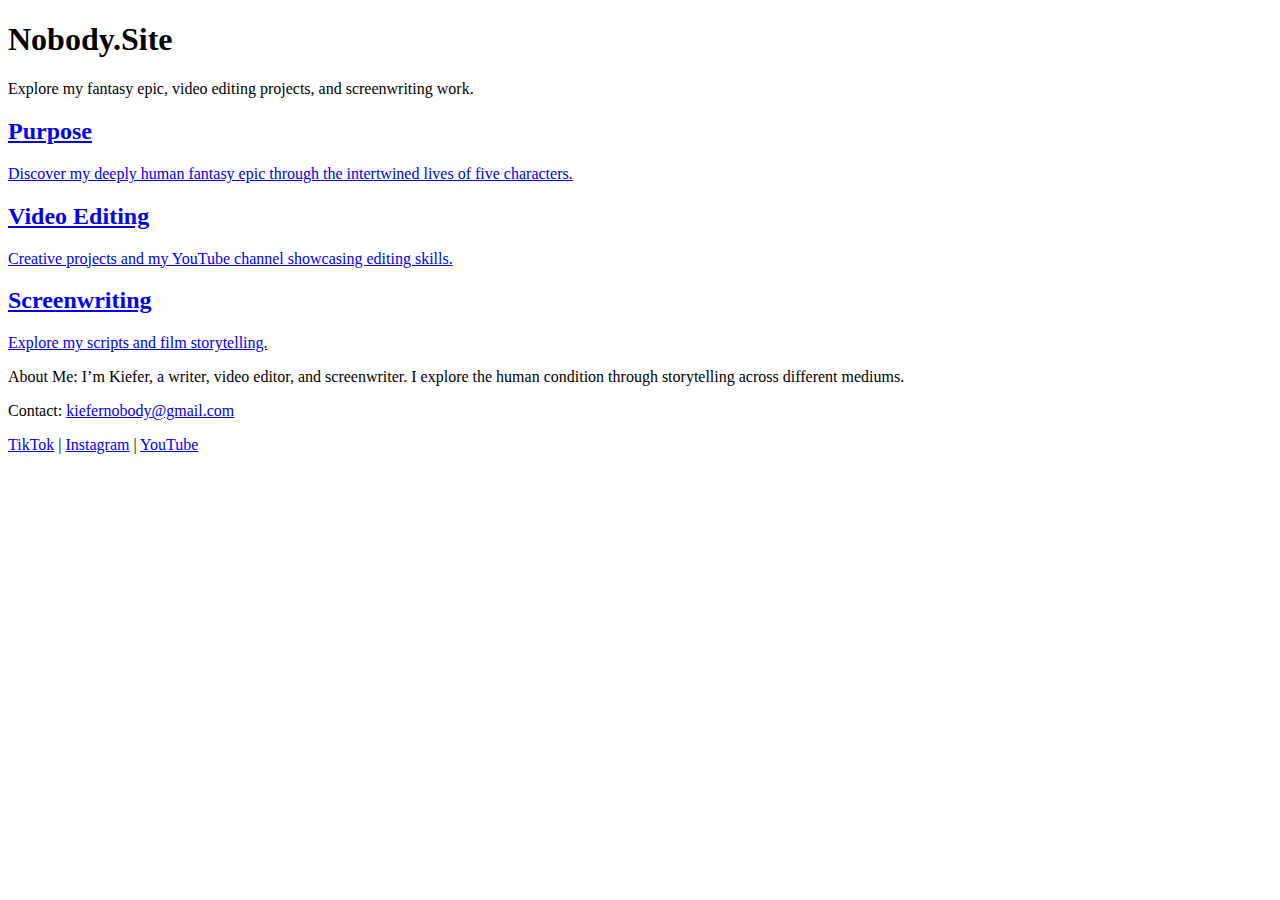
==== index.html @ e7ec45d1 "Update index.html" ====
<!DOCTYPE html>
<html lang="en">
<head>
  <meta charset="UTF-8">
  <meta name="viewport" content="width=device-width, initial-scale=1.0">
  <title>Nobody.Site</title>
  <link href="https://fonts.googleapis.com/css2?family=League+Spartan:wght@400;700&display=swap" rel="stylesheet">
  <link rel="stylesheet" href="style.css">
</head>
<body>
  <header>
    <div class="header-content">
      <h1>Nobody.Site</h1>
      <p>Explore my fantasy epic, video editing projects, and screenwriting work.</p>
    </div>
  </header>

  <main class="grid-container">
    <a href="purpose.html" class="card">
      <h2>Purpose</h2>
      <p>Discover my deeply human fantasy epic through the intertwined lives of five characters.</p>
    </a>

    <a href="video-editing.html" class="card">
      <h2>Video Editing</h2>
      <p>Creative projects and my YouTube channel showcasing editing skills.</p>
    </a>

    <a href="screenwriting.html" class="card">
      <h2>Screenwriting</h2>
      <p>Explore my scripts and film storytelling.</p>
    </a>
  </main>

  <footer>
    <p>About Me: I’m Kiefer, a writer, video editor, and screenwriter. I explore the human condition through storytelling across different mediums.</p>
    <p>Contact: <a href="mailto:kiefernobody@gmail.com">kiefernobody@gmail.com</a></p>
    <div class="social-links">
      <a href="https://www.tiktok.com" target="_blank">TikTok</a> |
      <a href="https://www.instagram.com" target="_blank">Instagram</a> |
      <a href="https://www.youtube.com" target="_blank">YouTube</a>
    </div>
  </footer>
</body>
</html>
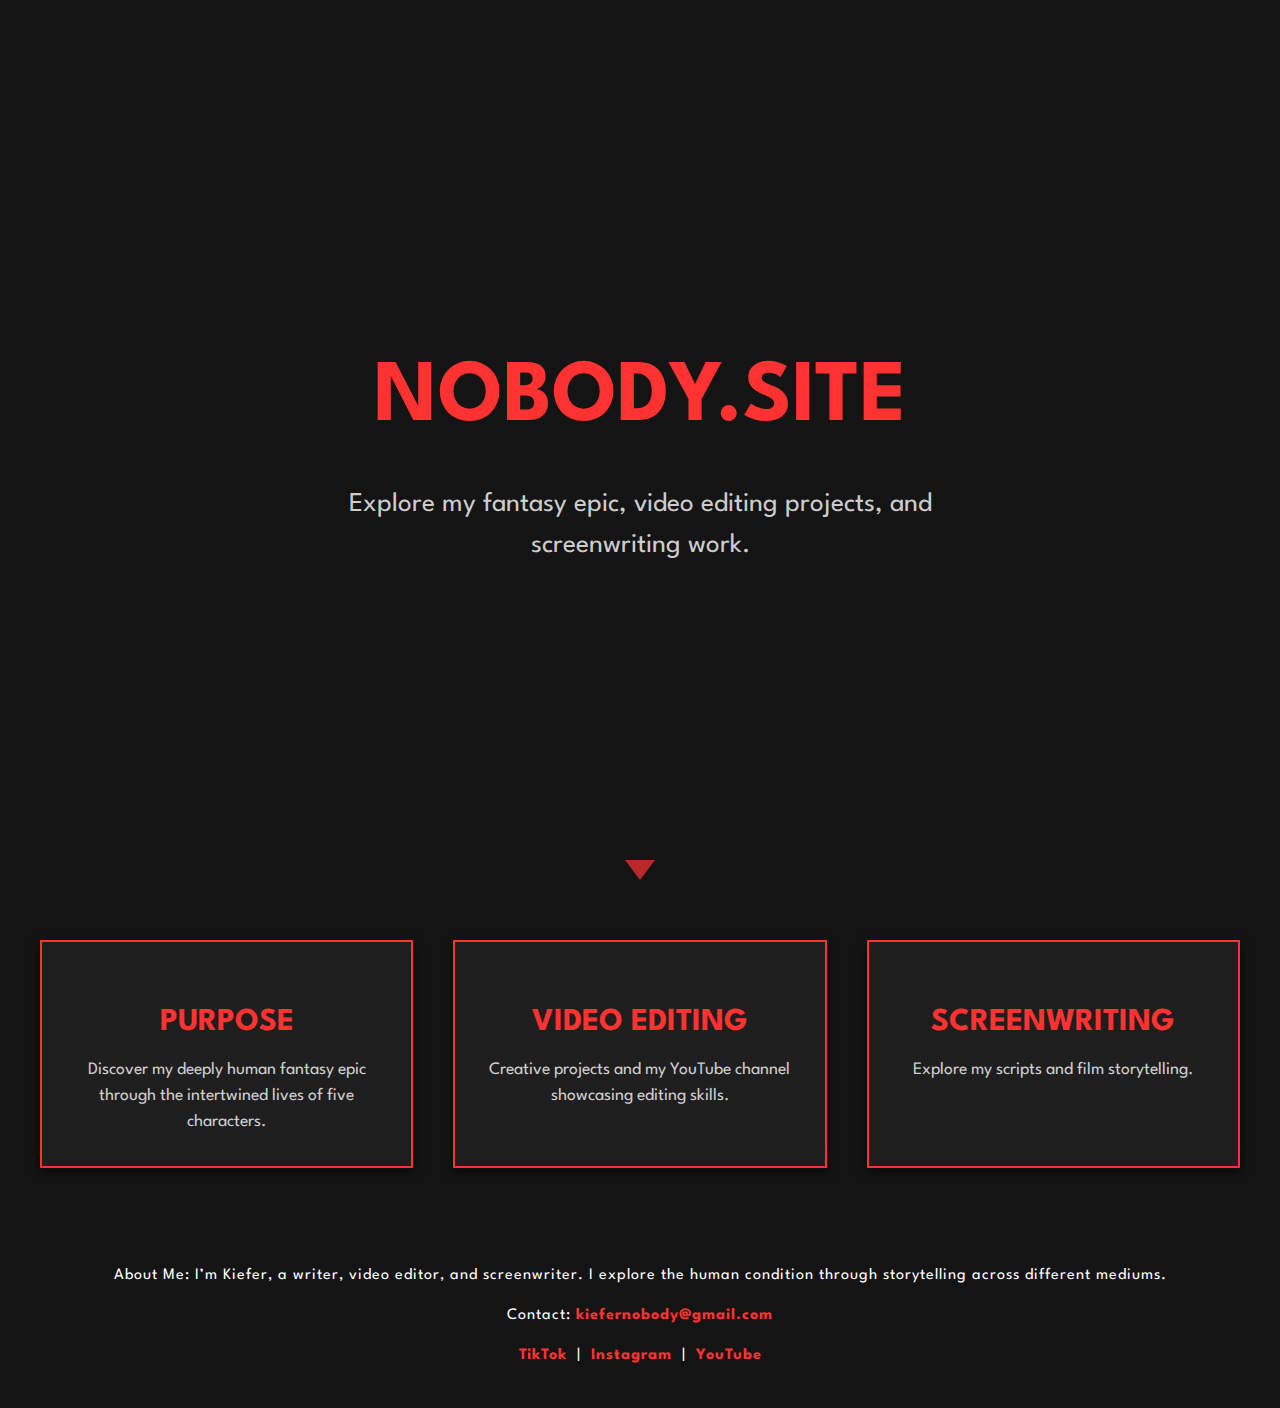
==== commit 9cf603fa: "Update index.html" ====
--- a/index.html
+++ b/index.html
@@ -13,6 +13,7 @@
       <h1>Nobody.Site</h1>
       <p>Explore my fantasy epic, video editing projects, and screenwriting work.</p>
     </div>
+    <div class="scroll-hint"></div>
   </header>
 
   <main class="grid-container">
--- a/style.css
+++ b/style.css
@@ -0,0 +1,149 @@
+/* General Styles */
+body {
+  font-family: 'League Spartan', sans-serif;
+  margin: 0;
+  padding: 0;
+  background-color: rgb(20, 20, 20); /* Dark Gray Background */
+  color: #fff; /* White Text */
+  line-height: 1.5;
+  overflow-x: hidden; /* Prevent scrolling issues */
+}
+
+/* Links */
+a {
+  text-decoration: none; /* Remove default underline */
+  color: inherit; /* Inherit text color */
+}
+
+a:hover {
+  text-decoration: underline; /* Underline only on hover */
+}
+
+/* Header */
+header {
+  display: flex;
+  align-items: center;
+  justify-content: center;
+  height: 100vh;
+  background-color: rgb(20, 20, 20); /* Solid Dark Gray */
+  text-align: center;
+  position: relative; /* Needed for positioning the scroll hint */
+}
+
+header .header-content {
+  position: relative;
+}
+
+header h1 {
+  font-size: 5.5rem; /* Slightly increased size */
+  text-transform: uppercase; /* All-caps for drama */
+  color: rgb(255, 50, 50); /* Light Red */
+  margin: 0;
+}
+
+header p {
+  font-size: 1.7rem; /* Slightly increased size */
+  color: #ccc; /* Subtle secondary text */
+  max-width: 600px;
+  margin: 20px auto 0;
+}
+
+/* Scroll Hint */
+.scroll-hint {
+  position: absolute;
+  bottom: 20px;
+  left: 50%;
+  transform: translateX(-50%);
+  width: 0;
+  height: 0;
+  border-left: 15px solid transparent;
+  border-right: 15px solid transparent;
+  border-top: 20px solid rgb(255, 50, 50); /* Light Red */
+  opacity: 0.7;
+  animation: bounce 2s infinite ease-in-out;
+}
+
+/* Scroll Hint Animation */
+@keyframes bounce {
+  0%, 100% {
+    transform: translateX(-50%) translateY(0);
+  }
+  50% {
+    transform: translateX(-50%) translateY(10px);
+  }
+}
+
+/* Main Grid Layout */
+.grid-container {
+  display: grid;
+  grid-template-columns: repeat(auto-fit, minmax(300px, 1fr));
+  gap: 40px;
+  padding: 40px 20px;
+  max-width: 1200px;
+  margin: 0 auto;
+}
+
+.card {
+  position: relative;
+  overflow: hidden;
+  border: 2px solid rgb(255, 50, 50); /* Light red border */
+  background-color: rgb(30, 30, 30); /* Slightly lighter gray */
+  padding: 30px;
+  text-align: center;
+  transition: transform 0.3s ease, box-shadow 0.3s ease;
+  box-shadow: 0 4px 8px rgba(0, 0, 0, 0.6); /* Subtle shadow */
+}
+
+.card:hover {
+  transform: translateY(-10px);
+  box-shadow: 0 8px 16px rgba(0, 0, 0, 0.8); /* Enhanced shadow on hover */
+}
+
+.card h2 {
+  font-size: 2rem;
+  text-transform: uppercase; /* All-caps for character names */
+  color: rgb(255, 50, 50); /* Light Red */
+  margin-bottom: 10px;
+}
+
+.card p {
+  font-size: 1.1rem;
+  color: #ccc; /* Subtle description text */
+  margin: 0;
+}
+
+/* Footer */
+footer {
+  text-align: center;
+  padding: 40px;
+  background-color: rgb(20, 20, 20); /* Match header */
+  color: #fff;
+  font-size: 1rem;
+  letter-spacing: 1px;
+}
+
+footer a {
+  color: rgb(255, 50, 50); /* Light red links */
+  text-decoration: none;
+  font-weight: bold;
+}
+
+footer a:hover {
+  text-decoration: underline; /* Underline on hover */
+}
+
+/* Footer Social Links */
+footer .social-links {
+  margin-top: 10px;
+}
+
+footer .social-links a {
+  color: rgb(255, 50, 50); /* Light red */
+  text-decoration: none;
+  font-weight: bold;
+  margin: 0 5px;
+}
+
+footer .social-links a:hover {
+  text-decoration: underline; /* Underline links on hover */
+}
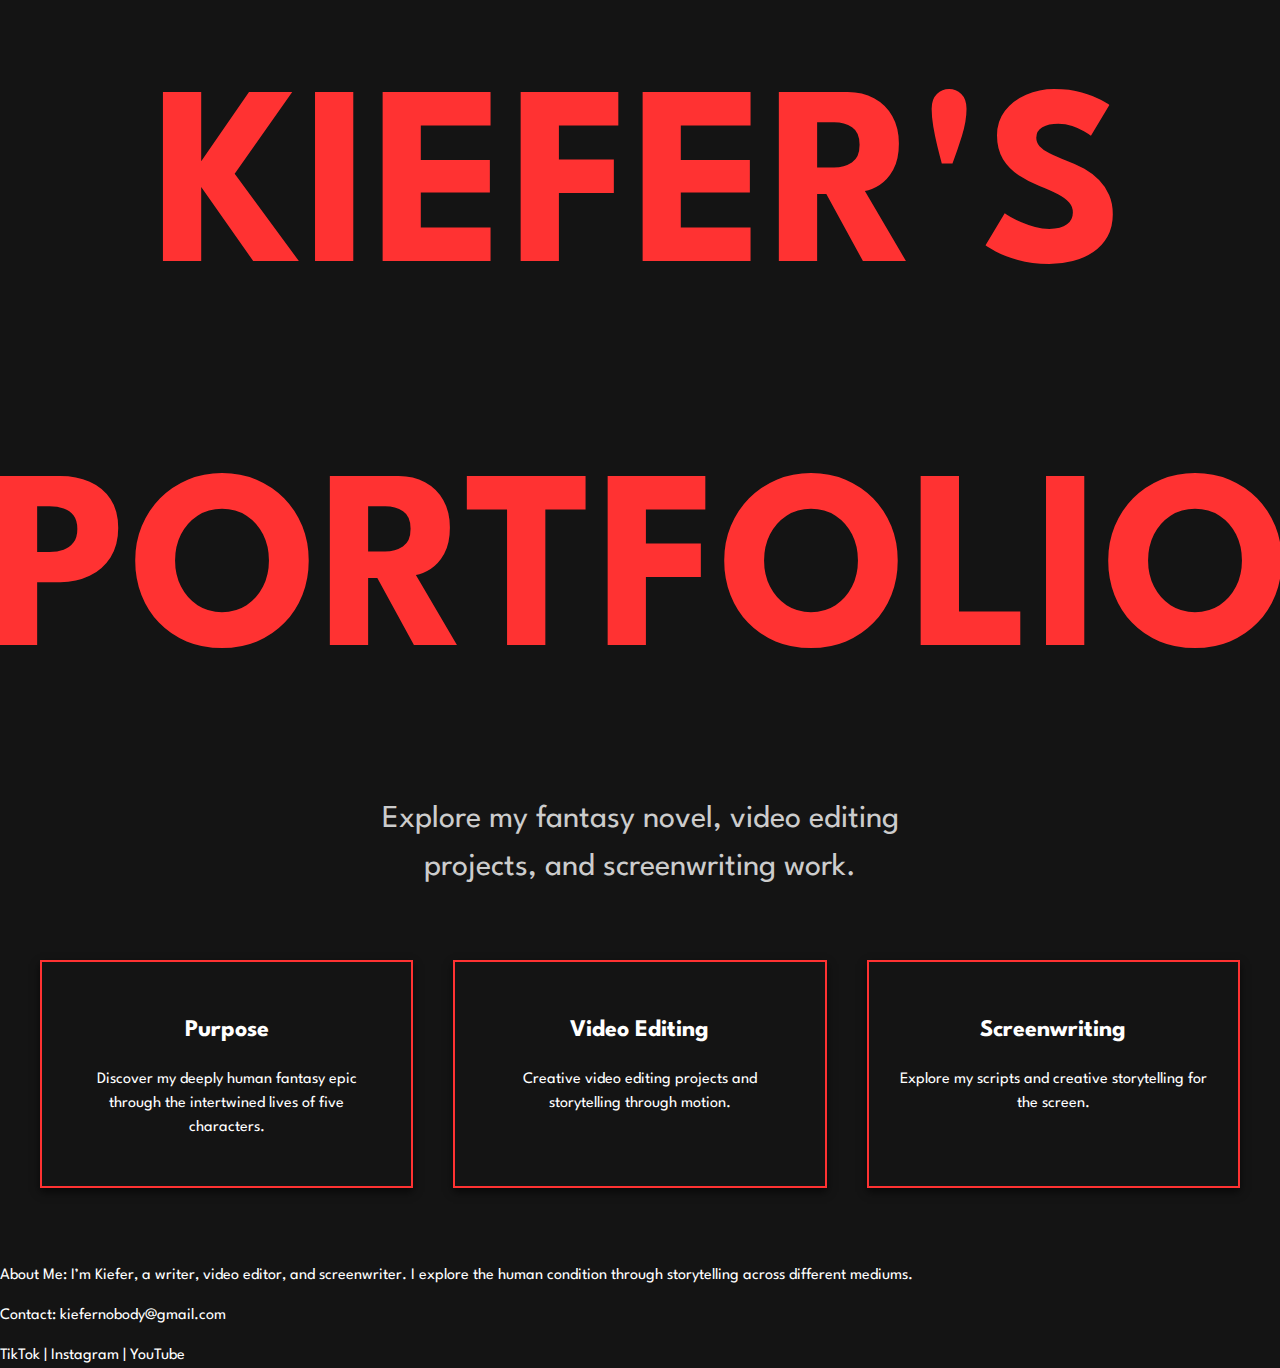
==== commit c8233748: "Update index.html" ====
--- a/index.html
+++ b/index.html
@@ -3,17 +3,16 @@
 <head>
   <meta charset="UTF-8">
   <meta name="viewport" content="width=device-width, initial-scale=1.0">
-  <title>Nobody.Site</title>
+  <title>Kiefer's Creative Portfolio</title>
   <link href="https://fonts.googleapis.com/css2?family=League+Spartan:wght@400;700&display=swap" rel="stylesheet">
   <link rel="stylesheet" href="style.css">
 </head>
 <body>
   <header>
     <div class="header-content">
-      <h1>Nobody.Site</h1>
-      <p>Explore my fantasy epic, video editing projects, and screenwriting work.</p>
+      <h1>Kiefer's Portfolio</h1>
+      <p>Explore my fantasy novel, video editing projects, and screenwriting work.</p>
     </div>
-    <div class="scroll-hint"></div>
   </header>
 
   <main class="grid-container">
@@ -21,15 +20,13 @@
       <h2>Purpose</h2>
       <p>Discover my deeply human fantasy epic through the intertwined lives of five characters.</p>
     </a>
-
     <a href="video-editing.html" class="card">
       <h2>Video Editing</h2>
-      <p>Creative projects and my YouTube channel showcasing editing skills.</p>
+      <p>Creative video editing projects and storytelling through motion.</p>
     </a>
-
     <a href="screenwriting.html" class="card">
       <h2>Screenwriting</h2>
-      <p>Explore my scripts and film storytelling.</p>
+      <p>Explore my scripts and creative storytelling for the screen.</p>
     </a>
   </main>
 
--- a/style.css
+++ b/style.css
@@ -35,15 +35,15 @@
 }
 
 header h1 {
-  font-size: 5.5rem; /* Slightly increased size */
+  font-size: 16rem; /* Dramatically larger title */
   text-transform: uppercase; /* All-caps for drama */
   color: rgb(255, 50, 50); /* Light Red */
   margin: 0;
 }
 
 header p {
-  font-size: 1.7rem; /* Slightly increased size */
-  color: #ccc; /* Subtle secondary text */
+  font-size: 2rem; /* Subtitle remains unchanged */
+  color: #ccc; /* Soft white text */
   max-width: 600px;
   margin: 20px auto 0;
 }
@@ -51,99 +51,78 @@
 /* Scroll Hint */
 .scroll-hint {
   position: absolute;
-  bottom: 20px;
+  bottom: 70px; /* Moved higher for better visibility */
   left: 50%;
   transform: translateX(-50%);
   width: 0;
   height: 0;
-  border-left: 15px solid transparent;
-  border-right: 15px solid transparent;
-  border-top: 20px solid rgb(255, 50, 50); /* Light Red */
-  opacity: 0.7;
+  border-left: 30px solid transparent;
+  border-right: 30px solid transparent;
+  border-top: 40px solid rgb(255, 50, 50); /* Larger triangle */
+  opacity: 0.8;
   animation: bounce 2s infinite ease-in-out;
 }
 
-/* Scroll Hint Animation */
 @keyframes bounce {
   0%, 100% {
     transform: translateX(-50%) translateY(0);
   }
   50% {
-    transform: translateX(-50%) translateY(10px);
+    transform: translateX(-50%) translateY(15px);
   }
 }
 
-/* Main Grid Layout */
+/* Home Page Grid Container */
 .grid-container {
-  display: grid;
-  grid-template-columns: repeat(auto-fit, minmax(300px, 1fr));
-  gap: 40px;
+  display: grid; /* Use grid layout */
+  grid-template-columns: repeat(auto-fit, minmax(300px, 1fr)); /* Flexible card sizing */
+  gap: 40px; /* Space between cards */
   padding: 40px 20px;
-  max-width: 1200px;
-  margin: 0 auto;
+  max-width: 1200px; /* Limit width for alignment */
+  margin: 0 auto; /* Center the grid */
 }
 
+/* Cards */
 .card {
-  position: relative;
-  overflow: hidden;
-  border: 2px solid rgb(255, 50, 50); /* Light red border */
-  background-color: rgb(30, 30, 30); /* Slightly lighter gray */
-  padding: 30px;
-  text-align: center;
+  display: block; /* Ensure the entire card is clickable */
+  background-color: rgb(20, 20, 20); /* Dark gray background */
+  color: #fff; /* White text for the card */
+  text-decoration: none; /* Remove default link underline */
+  border: 2px solid rgb(255, 50, 50); /* Red border for contrast */
+  padding: 30px; /* Consistent padding for the card */
+  margin: 20px auto; /* Center the card with space around it */
+  max-width: 400px; /* Set a maximum width for the card */
+  text-align: center; /* Center-align the text */
   transition: transform 0.3s ease, box-shadow 0.3s ease;
-  box-shadow: 0 4px 8px rgba(0, 0, 0, 0.6); /* Subtle shadow */
+  box-shadow: 0 4px 8px rgba(0, 0, 0, 0.6); /* Subtle shadow for depth */
 }
 
 .card:hover {
-  transform: translateY(-10px);
-  box-shadow: 0 8px 16px rgba(0, 0, 0, 0.8); /* Enhanced shadow on hover */
+  transform: translateY(-10px); /* Slight lift on hover */
+  box-shadow: 0 8px 16px rgba(0, 0, 0, 0.8); /* Stronger shadow on hover */
+  background-color: rgb(30, 30, 30); /* Slightly lighter gray on hover */
 }
 
-.card h2 {
-  font-size: 2rem;
-  text-transform: uppercase; /* All-caps for character names */
-  color: rgb(255, 50, 50); /* Light Red */
-  margin-bottom: 10px;
+/* Flex Container for Buttons on Other Pages */
+.buttons-container {
+  display: flex; /* Use flexbox for horizontal alignment */
+  justify-content: center; /* Center the buttons horizontally */
+  gap: 20px; /* Space between buttons */
+  padding: 40px 20px;
 }
 
-.card p {
-  font-size: 1.1rem;
-  color: #ccc; /* Subtle description text */
-  margin: 0;
+.buttons-container .button {
+  display: inline-block;
+  padding: 15px 30px; /* Adjust padding for size */
+  background-color: rgb(20, 20, 20); /* Dark gray button background */
+  color: #fff; /* White text */
+  border: 2px solid rgb(255, 50, 50); /* Red border */
+  text-transform: uppercase;
+  font-weight: bold;
+  transition: background 0.3s ease, color 0.3s ease;
 }
 
-/* Footer */
-footer {
-  text-align: center;
-  padding: 40px;
-  background-color: rgb(20, 20, 20); /* Match header */
-  color: #fff;
-  font-size: 1rem;
-  letter-spacing: 1px;
+.buttons-container .button:hover {
+  background-color: #fff; /* White background on hover */
+  color: rgb(20, 20, 20); /* Dark gray text on hover */
 }
-
-footer a {
-  color: rgb(255, 50, 50); /* Light red links */
-  text-decoration: none;
-  font-weight: bold;
-}
-
-footer a:hover {
-  text-decoration: underline; /* Underline on hover */
-}
-
-/* Footer Social Links */
-footer .social-links {
-  margin-top: 10px;
-}
-
-footer .social-links a {
-  color: rgb(255, 50, 50); /* Light red */
-  text-decoration: none;
-  font-weight: bold;
-  margin: 0 5px;
-}
-
-footer .social-links a:hover {
-  text-decoration: underline; /* Underline links on hover */
-}
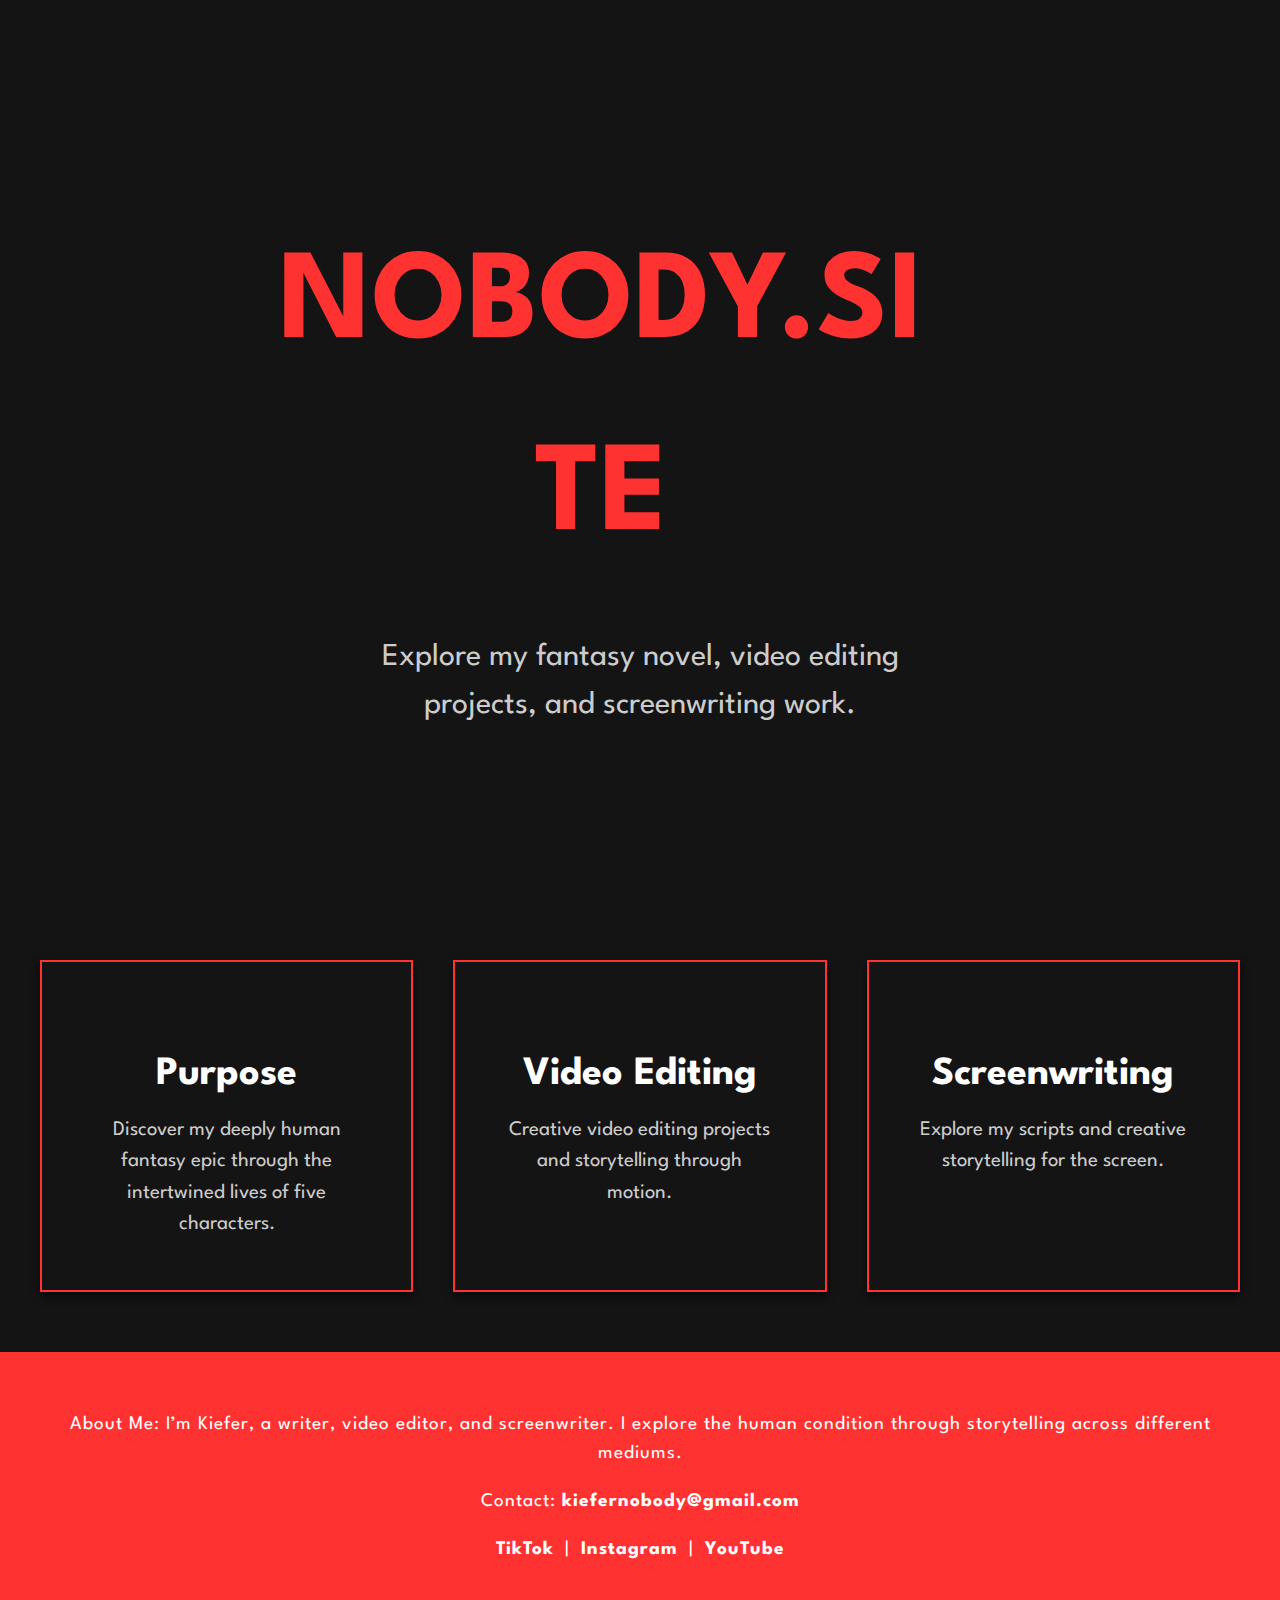
==== commit 2fdf2cd3: "Update index.html" ====
--- a/index.html
+++ b/index.html
@@ -3,14 +3,14 @@
 <head>
   <meta charset="UTF-8">
   <meta name="viewport" content="width=device-width, initial-scale=1.0">
-  <title>Kiefer's Creative Portfolio</title>
+  <title>nobody.site</title>
   <link href="https://fonts.googleapis.com/css2?family=League+Spartan:wght@400;700&display=swap" rel="stylesheet">
   <link rel="stylesheet" href="style.css">
 </head>
 <body>
   <header>
     <div class="header-content">
-      <h1>Kiefer's Portfolio</h1>
+      <h1>nobody.site</h1>
       <p>Explore my fantasy novel, video editing projects, and screenwriting work.</p>
     </div>
   </header>
--- a/style.css
+++ b/style.css
@@ -1,6 +1,6 @@
 /* General Styles */
 body {
-  font-family: 'League Spartan', sans-serif;
+  font-family: 'League Spartan', sans-serif; /* Modern, bold font */
   margin: 0;
   padding: 0;
   background-color: rgb(20, 20, 20); /* Dark Gray Background */
@@ -35,10 +35,12 @@
 }
 
 header h1 {
-  font-size: 16rem; /* Dramatically larger title */
+  font-size: 8rem; /* Reduced size for better fit */
   text-transform: uppercase; /* All-caps for drama */
   color: rgb(255, 50, 50); /* Light Red */
-  margin: 0;
+  margin: 40px 0; /* Center title visually */
+  max-width: 90%; /* Prevent overflow */
+  word-break: break-word; /* Break long words if necessary */
 }
 
 header p {
@@ -89,18 +91,49 @@
   color: #fff; /* White text for the card */
   text-decoration: none; /* Remove default link underline */
   border: 2px solid rgb(255, 50, 50); /* Red border for contrast */
-  padding: 30px; /* Consistent padding for the card */
+  padding: 50px; /* Larger padding for consistent size */
   margin: 20px auto; /* Center the card with space around it */
   max-width: 400px; /* Set a maximum width for the card */
   text-align: center; /* Center-align the text */
+  position: relative; /* Allow for background image placement */
   transition: transform 0.3s ease, box-shadow 0.3s ease;
   box-shadow: 0 4px 8px rgba(0, 0, 0, 0.6); /* Subtle shadow for depth */
+}
+
+/* Background Image Placeholder */
+.card::before {
+  content: '';
+  position: absolute;
+  top: 0;
+  left: 0;
+  width: 100%;
+  height: 100%;
+  background-size: cover;
+  background-position: center;
+  background-repeat: no-repeat;
+  opacity: 0.5; /* Set 50% opacity for image */
+  pointer-events: none; /* Allow clicks to pass through to card content */
+  z-index: -1; /* Place behind card content */
 }
 
 .card:hover {
   transform: translateY(-10px); /* Slight lift on hover */
   box-shadow: 0 8px 16px rgba(0, 0, 0, 0.8); /* Stronger shadow on hover */
   background-color: rgb(30, 30, 30); /* Slightly lighter gray on hover */
+}
+
+/* Card Title */
+.card h2 {
+  font-size: 2.5rem; /* Larger title font size */
+  color: #fff; /* White title text */
+  margin-bottom: 10px;
+}
+
+/* Card Description */
+.card p {
+  font-size: 1.3rem; /* Larger description font size */
+  color: #ccc; /* Soft white text for description */
+  margin: 0;
 }
 
 /* Flex Container for Buttons on Other Pages */
@@ -113,16 +146,68 @@
 
 .buttons-container .button {
   display: inline-block;
-  padding: 15px 30px; /* Adjust padding for size */
+  padding: 30px 40px; /* Larger padding for consistency with other pages */
   background-color: rgb(20, 20, 20); /* Dark gray button background */
   color: #fff; /* White text */
   border: 2px solid rgb(255, 50, 50); /* Red border */
   text-transform: uppercase;
   font-weight: bold;
+  position: relative; /* Allow for background image */
   transition: background 0.3s ease, color 0.3s ease;
+}
+
+.buttons-container .button::before {
+  content: '';
+  position: absolute;
+  top: 0;
+  left: 0;
+  width: 100%;
+  height: 100%;
+  background-size: cover;
+  background-position: center;
+  background-repeat: no-repeat;
+  opacity: 0.5; /* Set 50% opacity for image */
+  pointer-events: none; /* Allow clicks to pass through to button content */
+  z-index: -1; /* Place behind button content */
 }
 
 .buttons-container .button:hover {
   background-color: #fff; /* White background on hover */
   color: rgb(20, 20, 20); /* Dark gray text on hover */
 }
+
+/* Footer */
+footer {
+  text-align: center;
+  padding: 40px;
+  background-color: rgb(255, 50, 50); /* Match inverted background */
+  color: #fff; /* White text */
+  font-size: 1.2rem; /* Slightly larger footer text */
+  letter-spacing: 1px;
+}
+
+footer a {
+  color: #fff; /* White links */
+  text-decoration: none;
+  font-weight: bold;
+}
+
+footer a:hover {
+  text-decoration: underline; /* Underline on hover */
+}
+
+/* Footer Social Links */
+footer .social-links {
+  margin-top: 10px;
+}
+
+footer .social-links a {
+  color: #fff; /* White links */
+  text-decoration: none;
+  font-weight: bold;
+  margin: 0 5px;
+}
+
+footer .social-links a:hover {
+  text-decoration: underline; /* Underline links on hover */
+}
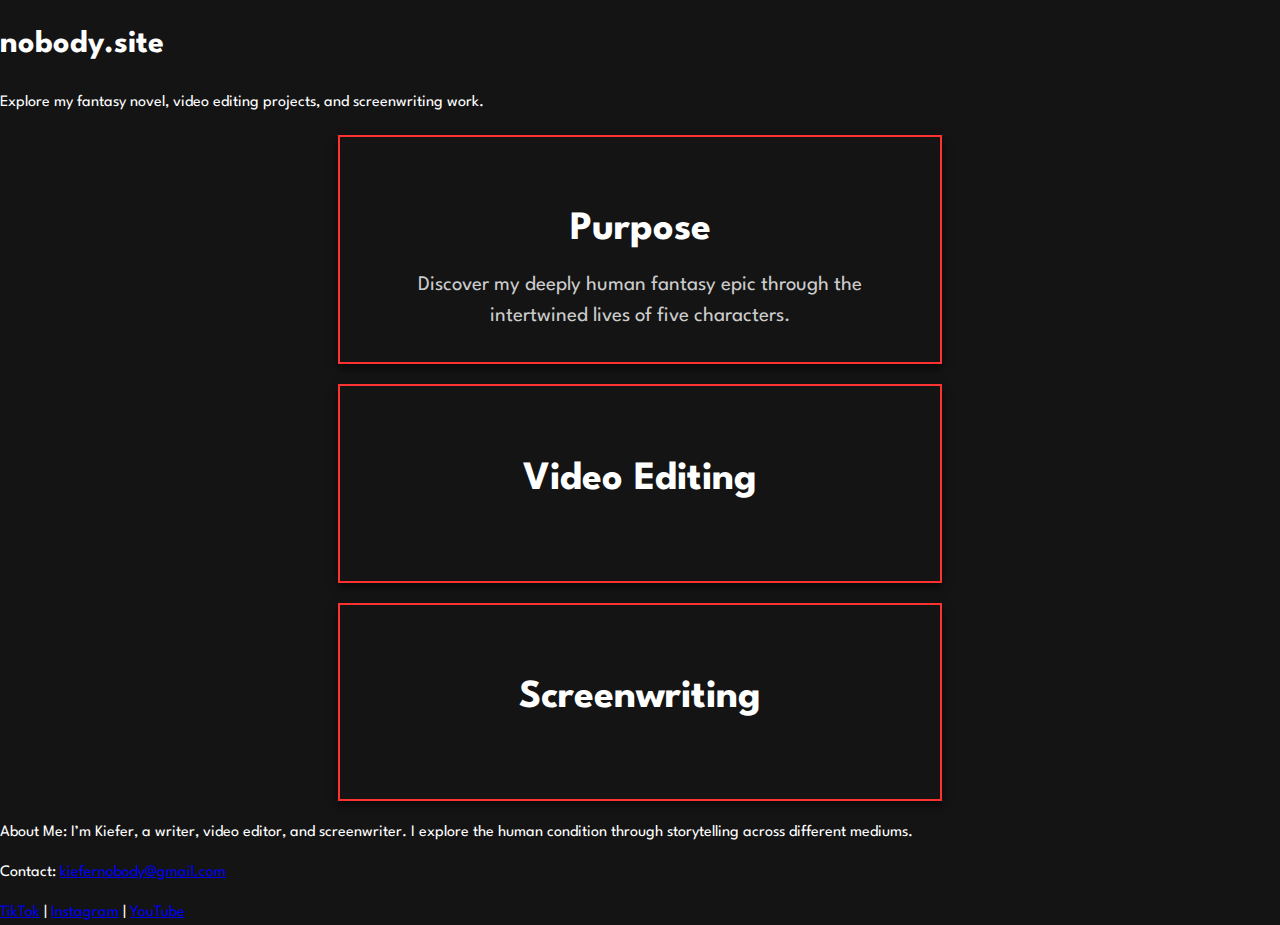
==== commit 26b10ffb: "Update index.html" ====
--- a/index.html
+++ b/index.html
@@ -15,20 +15,20 @@
     </div>
   </header>
 
-  <main class="grid-container">
-    <a href="purpose.html" class="card">
-      <h2>Purpose</h2>
-      <p>Discover my deeply human fantasy epic through the intertwined lives of five characters.</p>
-    </a>
-    <a href="video-editing.html" class="card">
-      <h2>Video Editing</h2>
-      <p>Creative video editing projects and storytelling through motion.</p>
-    </a>
-    <a href="screenwriting.html" class="card">
-      <h2>Screenwriting</h2>
-      <p>Explore my scripts and creative storytelling for the screen.</p>
-    </a>
-  </main>
+<main class="grid-container">
+  <a href="purpose.html" class="card">
+    <h2>Purpose</h2>
+    <p>Discover my deeply human fantasy epic through the intertwined lives of five characters.</p>
+  </a>
+  <a href="video-editing.html" class="card">
+    <h2>Video Editing</h2>
+    <p>&nbsp;</p> <!-- Blank description for consistent height -->
+  </a>
+  <a href="screenwriting.html" class="card">
+    <h2>Screenwriting</h2>
+    <p>&nbsp;</p> <!-- Blank description for consistent height -->
+  </a>
+</main>
 
   <footer>
     <p>About Me: I’m Kiefer, a writer, video editor, and screenwriter. I explore the human condition through storytelling across different mediums.</p>
--- a/style.css
+++ b/style.css
@@ -1,87 +1,12 @@
 /* General Styles */
 body {
-  font-family: 'League Spartan', sans-serif; /* Modern, bold font */
+  font-family: 'League Spartan', sans-serif;
   margin: 0;
   padding: 0;
   background-color: rgb(20, 20, 20); /* Dark Gray Background */
   color: #fff; /* White Text */
   line-height: 1.5;
   overflow-x: hidden; /* Prevent scrolling issues */
-}
-
-/* Links */
-a {
-  text-decoration: none; /* Remove default underline */
-  color: inherit; /* Inherit text color */
-}
-
-a:hover {
-  text-decoration: underline; /* Underline only on hover */
-}
-
-/* Header */
-header {
-  display: flex;
-  align-items: center;
-  justify-content: center;
-  height: 100vh;
-  background-color: rgb(20, 20, 20); /* Solid Dark Gray */
-  text-align: center;
-  position: relative; /* Needed for positioning the scroll hint */
-}
-
-header .header-content {
-  position: relative;
-}
-
-header h1 {
-  font-size: 8rem; /* Reduced size for better fit */
-  text-transform: uppercase; /* All-caps for drama */
-  color: rgb(255, 50, 50); /* Light Red */
-  margin: 40px 0; /* Center title visually */
-  max-width: 90%; /* Prevent overflow */
-  word-break: break-word; /* Break long words if necessary */
-}
-
-header p {
-  font-size: 2rem; /* Subtitle remains unchanged */
-  color: #ccc; /* Soft white text */
-  max-width: 600px;
-  margin: 20px auto 0;
-}
-
-/* Scroll Hint */
-.scroll-hint {
-  position: absolute;
-  bottom: 70px; /* Moved higher for better visibility */
-  left: 50%;
-  transform: translateX(-50%);
-  width: 0;
-  height: 0;
-  border-left: 30px solid transparent;
-  border-right: 30px solid transparent;
-  border-top: 40px solid rgb(255, 50, 50); /* Larger triangle */
-  opacity: 0.8;
-  animation: bounce 2s infinite ease-in-out;
-}
-
-@keyframes bounce {
-  0%, 100% {
-    transform: translateX(-50%) translateY(0);
-  }
-  50% {
-    transform: translateX(-50%) translateY(15px);
-  }
-}
-
-/* Home Page Grid Container */
-.grid-container {
-  display: grid; /* Use grid layout */
-  grid-template-columns: repeat(auto-fit, minmax(300px, 1fr)); /* Flexible card sizing */
-  gap: 40px; /* Space between cards */
-  padding: 40px 20px;
-  max-width: 1200px; /* Limit width for alignment */
-  margin: 0 auto; /* Center the grid */
 }
 
 /* Cards */
@@ -91,9 +16,10 @@
   color: #fff; /* White text for the card */
   text-decoration: none; /* Remove default link underline */
   border: 2px solid rgb(255, 50, 50); /* Red border for contrast */
-  padding: 50px; /* Larger padding for consistent size */
+  padding: 30px 50px; /* Adjust padding for wider buttons */
   margin: 20px auto; /* Center the card with space around it */
-  max-width: 400px; /* Set a maximum width for the card */
+  width: 100%; /* Full width */
+  max-width: 500px; /* Set a maximum width for the card */
   text-align: center; /* Center-align the text */
   position: relative; /* Allow for background image placement */
   transition: transform 0.3s ease, box-shadow 0.3s ease;
@@ -134,80 +60,5 @@
   font-size: 1.3rem; /* Larger description font size */
   color: #ccc; /* Soft white text for description */
   margin: 0;
+  min-height: 1.5em; /* Ensures consistent height even with blank descriptions */
 }
-
-/* Flex Container for Buttons on Other Pages */
-.buttons-container {
-  display: flex; /* Use flexbox for horizontal alignment */
-  justify-content: center; /* Center the buttons horizontally */
-  gap: 20px; /* Space between buttons */
-  padding: 40px 20px;
-}
-
-.buttons-container .button {
-  display: inline-block;
-  padding: 30px 40px; /* Larger padding for consistency with other pages */
-  background-color: rgb(20, 20, 20); /* Dark gray button background */
-  color: #fff; /* White text */
-  border: 2px solid rgb(255, 50, 50); /* Red border */
-  text-transform: uppercase;
-  font-weight: bold;
-  position: relative; /* Allow for background image */
-  transition: background 0.3s ease, color 0.3s ease;
-}
-
-.buttons-container .button::before {
-  content: '';
-  position: absolute;
-  top: 0;
-  left: 0;
-  width: 100%;
-  height: 100%;
-  background-size: cover;
-  background-position: center;
-  background-repeat: no-repeat;
-  opacity: 0.5; /* Set 50% opacity for image */
-  pointer-events: none; /* Allow clicks to pass through to button content */
-  z-index: -1; /* Place behind button content */
-}
-
-.buttons-container .button:hover {
-  background-color: #fff; /* White background on hover */
-  color: rgb(20, 20, 20); /* Dark gray text on hover */
-}
-
-/* Footer */
-footer {
-  text-align: center;
-  padding: 40px;
-  background-color: rgb(255, 50, 50); /* Match inverted background */
-  color: #fff; /* White text */
-  font-size: 1.2rem; /* Slightly larger footer text */
-  letter-spacing: 1px;
-}
-
-footer a {
-  color: #fff; /* White links */
-  text-decoration: none;
-  font-weight: bold;
-}
-
-footer a:hover {
-  text-decoration: underline; /* Underline on hover */
-}
-
-/* Footer Social Links */
-footer .social-links {
-  margin-top: 10px;
-}
-
-footer .social-links a {
-  color: #fff; /* White links */
-  text-decoration: none;
-  font-weight: bold;
-  margin: 0 5px;
-}
-
-footer .social-links a:hover {
-  text-decoration: underline; /* Underline links on hover */
-}
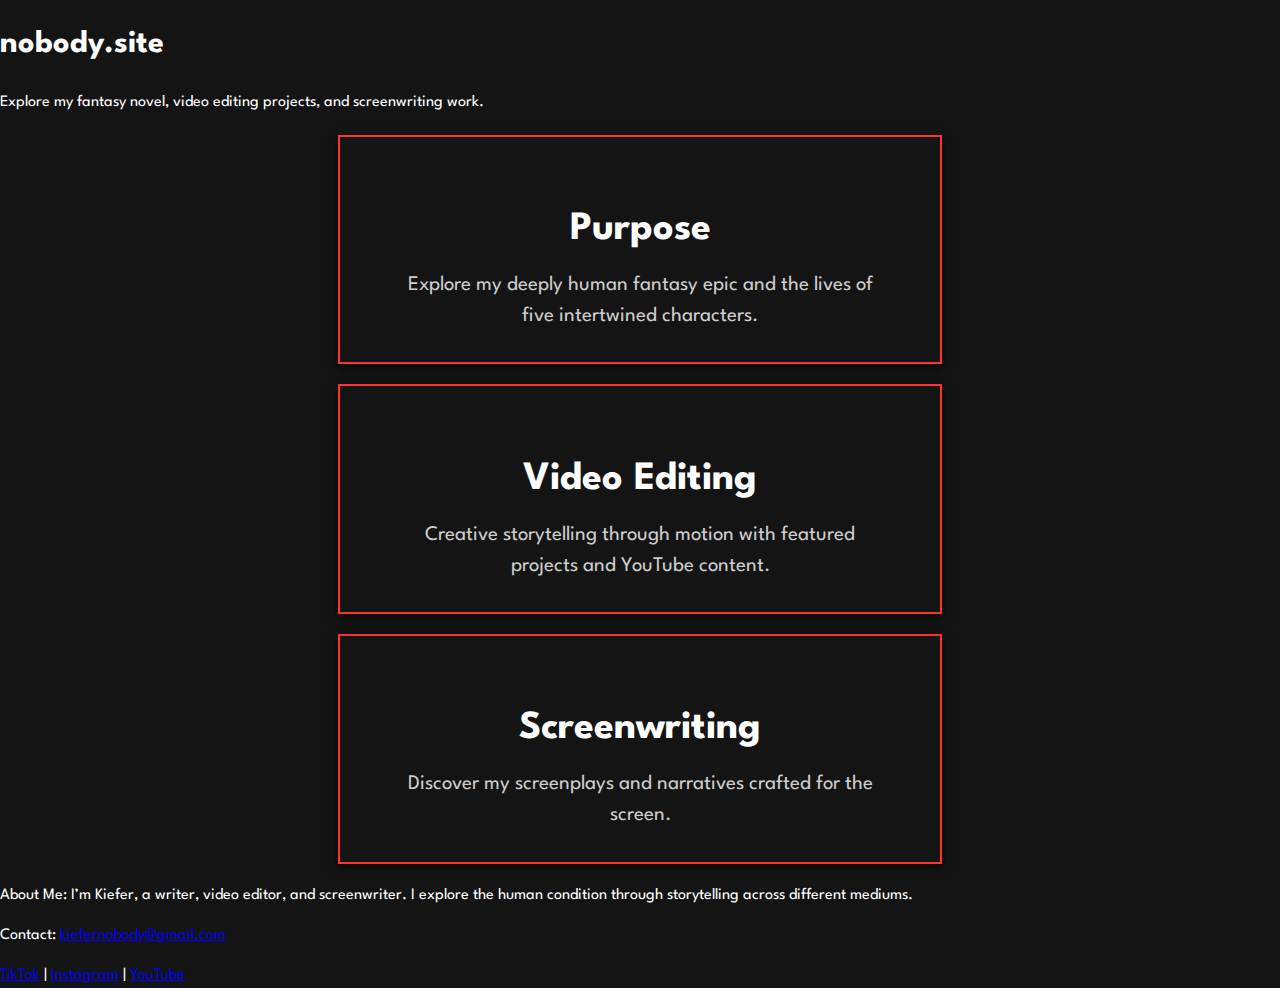
==== commit 33fff446: "Update index.html" ====
--- a/index.html
+++ b/index.html
@@ -14,22 +14,20 @@
       <p>Explore my fantasy novel, video editing projects, and screenwriting work.</p>
     </div>
   </header>
-
 <main class="grid-container">
   <a href="purpose.html" class="card">
     <h2>Purpose</h2>
-    <p>Discover my deeply human fantasy epic through the intertwined lives of five characters.</p>
+    <p>Explore my deeply human fantasy epic and the lives of five intertwined characters.</p>
   </a>
   <a href="video-editing.html" class="card">
     <h2>Video Editing</h2>
-    <p>&nbsp;</p> <!-- Blank description for consistent height -->
+    <p>Creative storytelling through motion with featured projects and YouTube content.</p>
   </a>
   <a href="screenwriting.html" class="card">
     <h2>Screenwriting</h2>
-    <p>&nbsp;</p> <!-- Blank description for consistent height -->
+    <p>Discover my screenplays and narratives crafted for the screen.</p>
   </a>
 </main>
-
   <footer>
     <p>About Me: I’m Kiefer, a writer, video editor, and screenwriter. I explore the human condition through storytelling across different mediums.</p>
     <p>Contact: <a href="mailto:kiefernobody@gmail.com">kiefernobody@gmail.com</a></p>
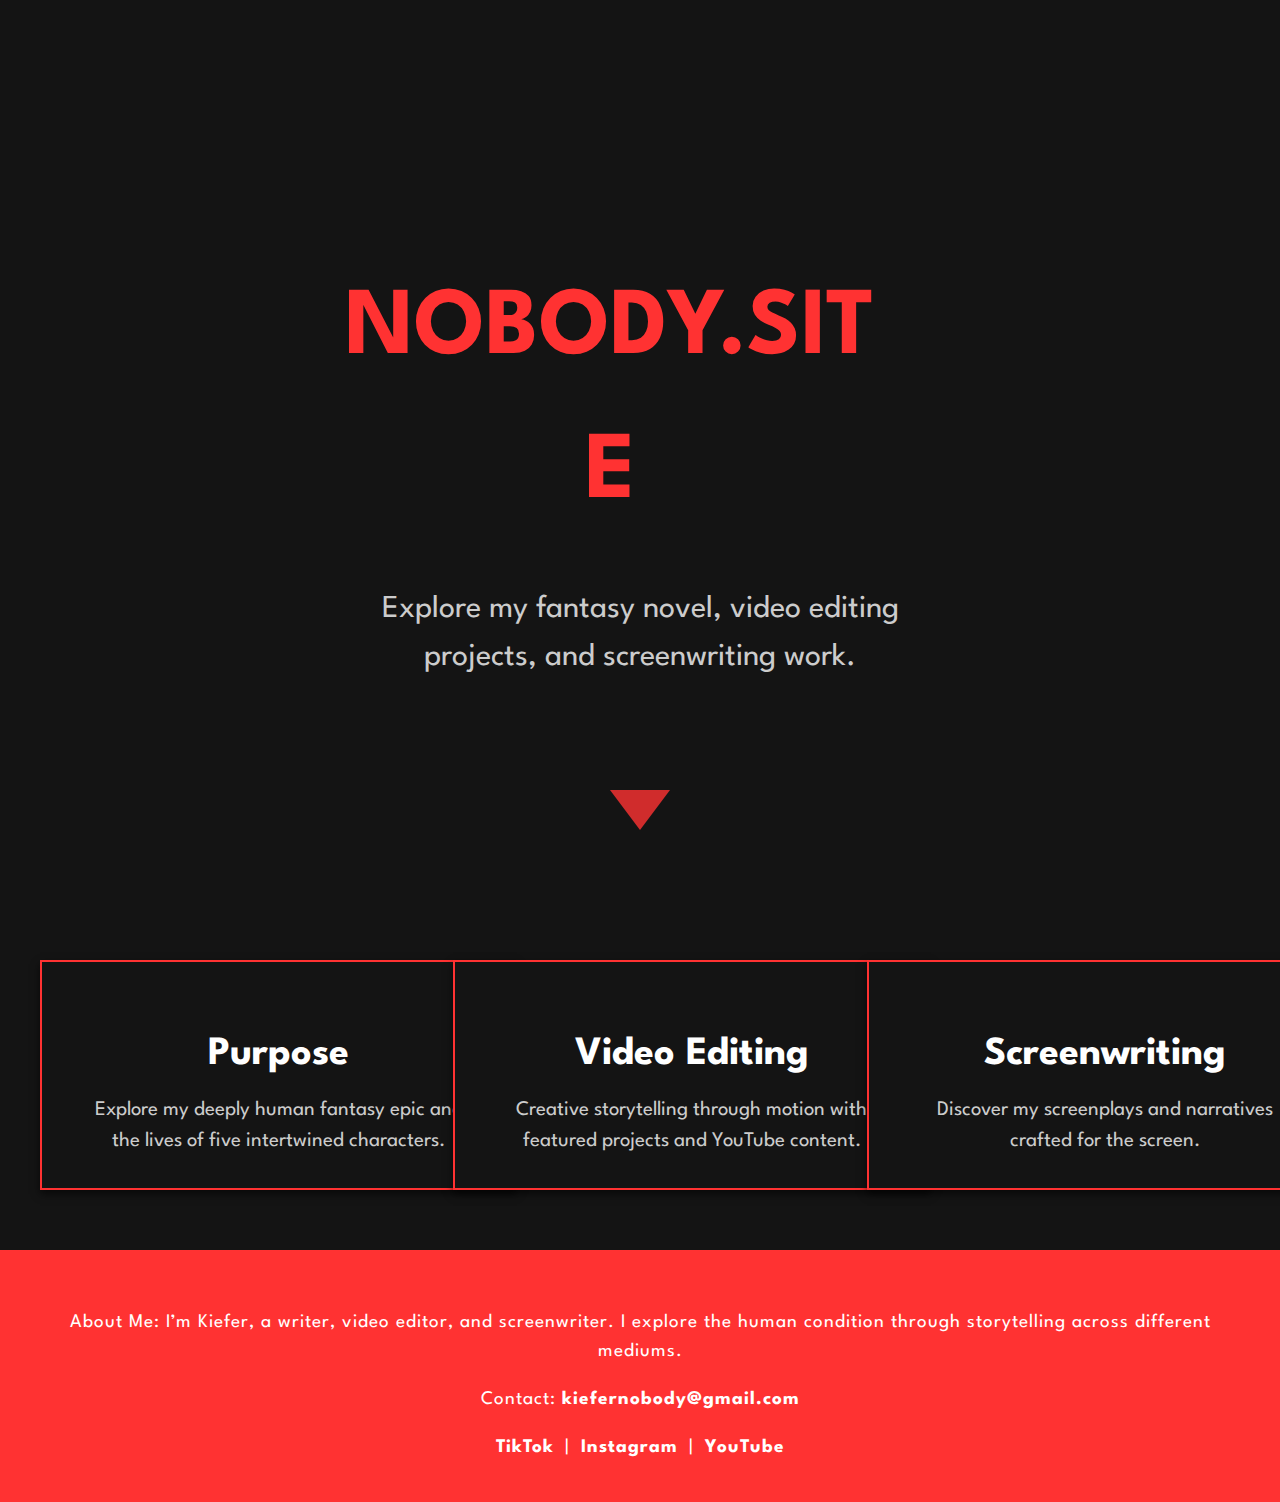
==== commit c0c73f50: "Update index.html" ====
--- a/index.html
+++ b/index.html
@@ -13,21 +13,24 @@
       <h1>nobody.site</h1>
       <p>Explore my fantasy novel, video editing projects, and screenwriting work.</p>
     </div>
+    <div class="scroll-hint"></div> <!-- Bouncing Triangle -->
   </header>
-<main class="grid-container">
-  <a href="purpose.html" class="card">
-    <h2>Purpose</h2>
-    <p>Explore my deeply human fantasy epic and the lives of five intertwined characters.</p>
-  </a>
-  <a href="video-editing.html" class="card">
-    <h2>Video Editing</h2>
-    <p>Creative storytelling through motion with featured projects and YouTube content.</p>
-  </a>
-  <a href="screenwriting.html" class="card">
-    <h2>Screenwriting</h2>
-    <p>Discover my screenplays and narratives crafted for the screen.</p>
-  </a>
-</main>
+
+  <main class="grid-container">
+    <a href="purpose.html" class="card">
+      <h2>Purpose</h2>
+      <p>Explore my deeply human fantasy epic and the lives of five intertwined characters.</p>
+    </a>
+    <a href="video-editing.html" class="card">
+      <h2>Video Editing</h2>
+      <p>Creative storytelling through motion with featured projects and YouTube content.</p>
+    </a>
+    <a href="screenwriting.html" class="card">
+      <h2>Screenwriting</h2>
+      <p>Discover my screenplays and narratives crafted for the screen.</p>
+    </a>
+  </main>
+
   <footer>
     <p>About Me: I’m Kiefer, a writer, video editor, and screenwriter. I explore the human condition through storytelling across different mediums.</p>
     <p>Contact: <a href="mailto:kiefernobody@gmail.com">kiefernobody@gmail.com</a></p>
--- a/style.css
+++ b/style.css
@@ -1,6 +1,6 @@
 /* General Styles */
 body {
-  font-family: 'League Spartan', sans-serif;
+  font-family: 'League Spartan', sans-serif; /* Modern, bold font */
   margin: 0;
   padding: 0;
   background-color: rgb(20, 20, 20); /* Dark Gray Background */
@@ -9,14 +9,89 @@
   overflow-x: hidden; /* Prevent scrolling issues */
 }
 
+/* Links */
+a {
+  text-decoration: none; /* Remove underline */
+  color: inherit; /* Inherit text color */
+}
+
+a:hover {
+  text-decoration: underline; /* Optional underline on hover */
+}
+
+/* Header */
+header {
+  display: flex;
+  align-items: center;
+  justify-content: center;
+  height: 100vh; /* Full-page height */
+  background-color: rgb(20, 20, 20); /* Solid Dark Gray */
+  text-align: center;
+  position: relative; /* Needed for positioning the scroll hint */
+}
+
+header .header-content {
+  position: relative;
+}
+
+header h1 {
+  font-size: 6rem; /* Large, consistent title size */
+  text-transform: uppercase; /* All-caps for drama */
+  color: rgb(255, 50, 50); /* Light Red */
+  margin: 40px 0; /* Add margins for spacing */
+  max-width: 90%; /* Prevent overflow */
+  word-break: break-word; /* Break long words if needed */
+}
+
+header p {
+  font-size: 2rem; /* Subtitle remains consistent */
+  color: #ccc; /* Soft white text */
+  max-width: 600px;
+  margin: 20px auto 0;
+}
+
+/* Scroll Hint */
+.scroll-hint {
+  position: absolute;
+  bottom: 70px;
+  left: 50%;
+  transform: translateX(-50%);
+  width: 0;
+  height: 0;
+  border-left: 30px solid transparent;
+  border-right: 30px solid transparent;
+  border-top: 40px solid rgb(255, 50, 50); /* Red Triangle */
+  opacity: 0.8;
+  animation: bounce 2s infinite ease-in-out;
+}
+
+@keyframes bounce {
+  0%, 100% {
+    transform: translateX(-50%) translateY(0);
+  }
+  50% {
+    transform: translateX(-50%) translateY(15px);
+  }
+}
+
+/* Home Page Grid Container */
+.grid-container {
+  display: grid; /* Use grid layout */
+  grid-template-columns: repeat(auto-fit, minmax(300px, 1fr)); /* Flexible card sizing */
+  gap: 40px; /* Space between cards */
+  padding: 40px 20px;
+  max-width: 1200px; /* Limit width for alignment */
+  margin: 0 auto; /* Center the grid */
+}
+
 /* Cards */
 .card {
   display: block; /* Ensure the entire card is clickable */
-  background-color: rgb(20, 20, 20); /* Dark gray background */
+  background-color: rgb(20, 20, 20); /* Dark Gray Background */
   color: #fff; /* White text for the card */
   text-decoration: none; /* Remove default link underline */
-  border: 2px solid rgb(255, 50, 50); /* Red border for contrast */
-  padding: 30px 50px; /* Adjust padding for wider buttons */
+  border: 2px solid rgb(255, 50, 50); /* Red Border */
+  padding: 30px 50px; /* Wider padding for consistent button sizes */
   margin: 20px auto; /* Center the card with space around it */
   width: 100%; /* Full width */
   max-width: 500px; /* Set a maximum width for the card */
@@ -26,7 +101,7 @@
   box-shadow: 0 4px 8px rgba(0, 0, 0, 0.6); /* Subtle shadow for depth */
 }
 
-/* Background Image Placeholder */
+/* Background Image Placeholder for Cards */
 .card::before {
   content: '';
   position: absolute;
@@ -37,8 +112,8 @@
   background-size: cover;
   background-position: center;
   background-repeat: no-repeat;
-  opacity: 0.5; /* Set 50% opacity for image */
-  pointer-events: none; /* Allow clicks to pass through to card content */
+  opacity: 0.5; /* 50% Opacity for image */
+  pointer-events: none; /* Allow clicks to pass through */
   z-index: -1; /* Place behind card content */
 }
 
@@ -50,15 +125,93 @@
 
 /* Card Title */
 .card h2 {
-  font-size: 2.5rem; /* Larger title font size */
+  font-size: 2.5rem; /* Large title size */
   color: #fff; /* White title text */
   margin-bottom: 10px;
 }
 
 /* Card Description */
 .card p {
-  font-size: 1.3rem; /* Larger description font size */
-  color: #ccc; /* Soft white text for description */
+  font-size: 1.3rem; /* Description text size */
+  color: #ccc; /* Soft white text */
   margin: 0;
-  min-height: 1.5em; /* Ensures consistent height even with blank descriptions */
-}
+  min-height: 1.5em; /* Consistent height even with blank descriptions */
+}
+
+/* Buttons Container for Flex Layout */
+.buttons-container {
+  display: flex; /* Use flexbox for horizontal alignment */
+  justify-content: center; /* Center the buttons */
+  gap: 20px; /* Space between buttons */
+  padding: 40px 20px;
+}
+
+.buttons-container .button {
+  display: inline-block;
+  padding: 30px 50px; /* Consistent button padding */
+  background-color: rgb(20, 20, 20); /* Dark gray button background */
+  color: #fff; /* White text */
+  border: 2px solid rgb(255, 50, 50); /* Red border */
+  text-transform: uppercase; /* All-caps */
+  font-weight: bold; /* Bold text for emphasis */
+  text-align: center;
+  position: relative;
+  transition: background 0.3s ease, color 0.3s ease;
+}
+
+/* Background Image Placeholder for Buttons */
+.buttons-container .button::before {
+  content: '';
+  position: absolute;
+  top: 0;
+  left: 0;
+  width: 100%;
+  height: 100%;
+  background-size: cover;
+  background-position: center;
+  background-repeat: no-repeat;
+  opacity: 0.5; /* 50% Opacity for image */
+  pointer-events: none; /* Allow clicks to pass through */
+  z-index: -1; /* Place behind button content */
+}
+
+.buttons-container .button:hover {
+  background-color: #fff; /* White background on hover */
+  color: rgb(20, 20, 20); /* Dark gray text on hover */
+}
+
+/* Footer */
+footer {
+  text-align: center;
+  padding: 40px;
+  background-color: rgb(255, 50, 50); /* Red background */
+  color: #fff; /* White text */
+  font-size: 1.2rem; /* Slightly larger footer text */
+  letter-spacing: 1px;
+}
+
+footer a {
+  color: #fff; /* White links */
+  text-decoration: none;
+  font-weight: bold;
+}
+
+footer a:hover {
+  text-decoration: underline; /* Underline on hover */
+}
+
+/* Footer Social Links */
+footer .social-links {
+  margin-top: 10px;
+}
+
+footer .social-links a {
+  color: #fff; /* White links */
+  text-decoration: none;
+  font-weight: bold;
+  margin: 0 5px;
+}
+
+footer .social-links a:hover {
+  text-decoration: underline; /* Underline links on hover */
+}
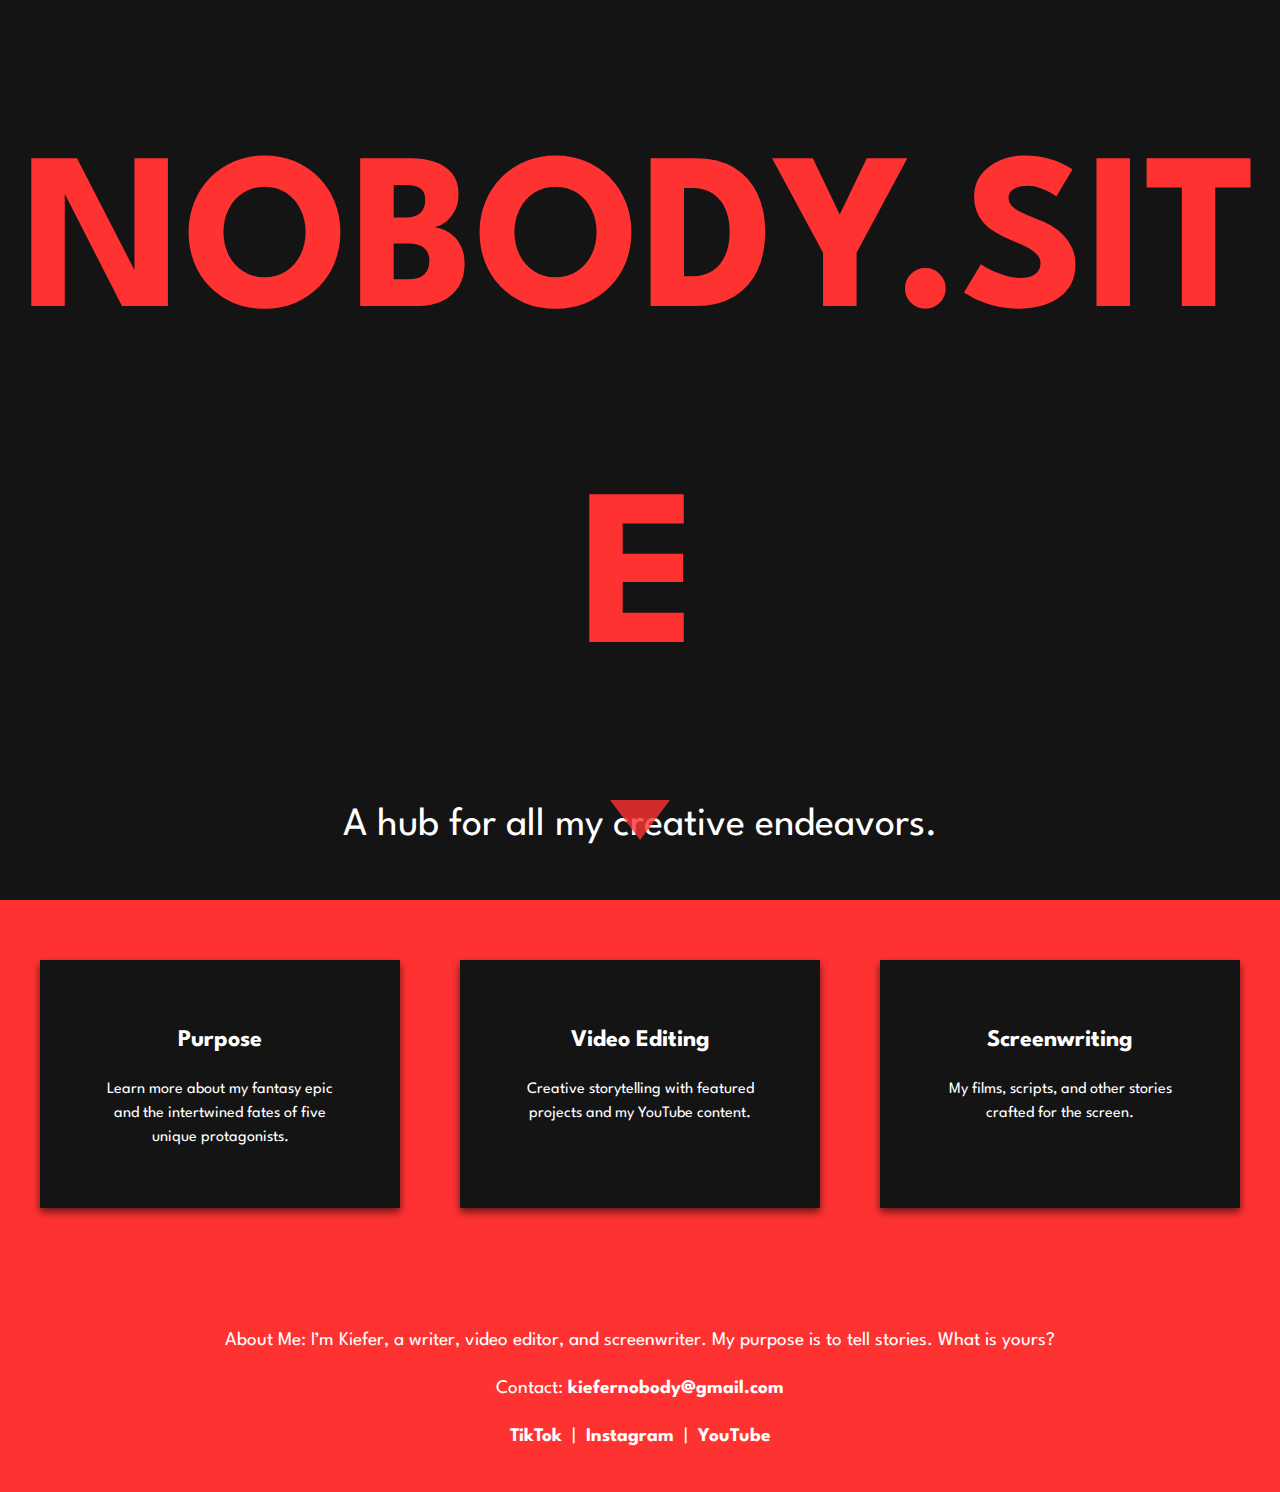
==== commit 1ddfe3c5: "Nothing really" ====
--- a/index.html
+++ b/index.html
@@ -11,7 +11,7 @@
   <header>
     <div class="header-content">
       <h1>nobody.site</h1>
-      <p>Explore my fantasy novel, video editing projects, and screenwriting work.</p>
+      <p>A hub for all my creative endeavors.</p>
     </div>
     <div class="scroll-hint"></div> <!-- Bouncing Triangle -->
   </header>
@@ -19,25 +19,25 @@
   <main class="grid-container">
     <a href="purpose.html" class="card">
       <h2>Purpose</h2>
-      <p>Explore my deeply human fantasy epic and the lives of five intertwined characters.</p>
+      <p>Learn more about my fantasy epic and the intertwined fates of five unique protagonists.</p>
     </a>
     <a href="video-editing.html" class="card">
       <h2>Video Editing</h2>
-      <p>Creative storytelling through motion with featured projects and YouTube content.</p>
+      <p>Creative storytelling with featured projects and my YouTube content.</p>
     </a>
     <a href="screenwriting.html" class="card">
       <h2>Screenwriting</h2>
-      <p>Discover my screenplays and narratives crafted for the screen.</p>
+      <p>My films, scripts, and other stories crafted for the screen.</p>
     </a>
   </main>
 
   <footer>
-    <p>About Me: I’m Kiefer, a writer, video editor, and screenwriter. I explore the human condition through storytelling across different mediums.</p>
+    <p>About Me: I’m Kiefer, a writer, video editor, and screenwriter. My purpose is to tell stories. What is yours?</p>
     <p>Contact: <a href="mailto:kiefernobody@gmail.com">kiefernobody@gmail.com</a></p>
     <div class="social-links">
-      <a href="https://www.tiktok.com" target="_blank">TikTok</a> |
-      <a href="https://www.instagram.com" target="_blank">Instagram</a> |
-      <a href="https://www.youtube.com" target="_blank">YouTube</a>
+      <a href="https://www.tiktok.com/@nobodyevenwrites" target="_blank">TikTok</a> |
+      <a href="https://www.instagram.com/nobody.even.writes/" target="_blank">Instagram</a> |
+      <a href="https://www.youtube.com/@nobodywrites" target="_blank">YouTube</a>
     </div>
   </footer>
 </body>
--- a/style.css
+++ b/style.css
@@ -1,9 +1,9 @@
 /* General Styles */
 body {
-  font-family: 'League Spartan', sans-serif; /* Modern, bold font */
+  font-family: 'League Spartan', sans-serif;
   margin: 0;
   padding: 0;
-  background-color: rgb(20, 20, 20); /* Dark Gray Background */
+  background-color: rgb(255, 50, 50); /* Red Background for Bottom Half */
   color: #fff; /* White Text */
   line-height: 1.5;
   overflow-x: hidden; /* Prevent scrolling issues */
@@ -25,9 +25,10 @@
   align-items: center;
   justify-content: center;
   height: 100vh; /* Full-page height */
-  background-color: rgb(20, 20, 20); /* Solid Dark Gray */
+  background-color: rgb(20, 20, 20); /* Dark Gray Background for Top Half */
   text-align: center;
-  position: relative; /* Needed for positioning the scroll hint */
+  position: relative;
+  margin: 0; /* Ensure no space above header */
 }
 
 header .header-content {
@@ -35,25 +36,25 @@
 }
 
 header h1 {
-  font-size: 6rem; /* Large, consistent title size */
+  font-size: 14rem; /* Increased title size */
   text-transform: uppercase; /* All-caps for drama */
-  color: rgb(255, 50, 50); /* Light Red */
-  margin: 40px 0; /* Add margins for spacing */
-  max-width: 90%; /* Prevent overflow */
-  word-break: break-word; /* Break long words if needed */
+  color: rgb(255, 50, 50); /* Red Title Text */
+  margin: 40px 0; /* Add spacing */
+  overflow-wrap: break-word; /* Prevent unnecessary word breaks */
+  word-break: break-word; /* Avoid breaking mid-word */
 }
 
 header p {
-  font-size: 2rem; /* Subtitle remains consistent */
-  color: #ccc; /* Soft white text */
-  max-width: 600px;
+  font-size: 2.5rem; /* Subtitle slightly larger for balance */
+  color: #fff; /* White Subtitle Text */
+  max-width: 800px; /* Allow longer subtitle */
   margin: 20px auto 0;
 }
 
 /* Scroll Hint */
 .scroll-hint {
   position: absolute;
-  bottom: 70px;
+  bottom: 60px; /* Adjusted for visibility */
   left: 50%;
   transform: translateX(-50%);
   width: 0;
@@ -74,110 +75,68 @@
   }
 }
 
-/* Home Page Grid Container */
+/* Main Grid Container */
 .grid-container {
-  display: grid; /* Use grid layout */
-  grid-template-columns: repeat(auto-fit, minmax(300px, 1fr)); /* Flexible card sizing */
-  gap: 40px; /* Space between cards */
-  padding: 40px 20px;
-  max-width: 1200px; /* Limit width for alignment */
-  margin: 0 auto; /* Center the grid */
+  display: grid; /* Grid layout for buttons */
+  grid-template-columns: repeat(auto-fit, minmax(300px, 1fr)); /* Flexible grid sizing */
+  gap: 60px; /* Increased space between buttons */
+  padding: 60px 20px; /* Add more padding around */
+  max-width: 1200px; /* Center alignment */
+  margin: 0 auto; /* Proper centering */
+  background-color: rgb(255, 50, 50); /* Red Background for Cards Section */
+  color: #fff; /* White Text */
 }
 
 /* Cards */
 .card {
-  display: block; /* Ensure the entire card is clickable */
-  background-color: rgb(20, 20, 20); /* Dark Gray Background */
-  color: #fff; /* White text for the card */
-  text-decoration: none; /* Remove default link underline */
-  border: 2px solid rgb(255, 50, 50); /* Red Border */
-  padding: 30px 50px; /* Wider padding for consistent button sizes */
-  margin: 20px auto; /* Center the card with space around it */
-  width: 100%; /* Full width */
-  max-width: 500px; /* Set a maximum width for the card */
-  text-align: center; /* Center-align the text */
-  position: relative; /* Allow for background image placement */
-  transition: transform 0.3s ease, box-shadow 0.3s ease;
-  box-shadow: 0 4px 8px rgba(0, 0, 0, 0.6); /* Subtle shadow for depth */
-}
-
-/* Background Image Placeholder for Cards */
-.card::before {
-  content: '';
-  position: absolute;
-  top: 0;
-  left: 0;
-  width: 100%;
-  height: 100%;
-  background-size: cover;
-  background-position: center;
-  background-repeat: no-repeat;
-  opacity: 0.5; /* 50% Opacity for image */
-  pointer-events: none; /* Allow clicks to pass through */
-  z-index: -1; /* Place behind card content */
+  display: block;
+  background-color: rgb(20, 20, 20); /* Dark Gray Card Background */
+  color: #fff; /* White Text */
+  text-decoration: none;
+  border: 2px solid transparent; /* Initially invisible border */
+  padding: 40px 60px; /* Increased padding for consistency */
+  margin: 0 auto; /* Ensure proper centering */
+  max-width: 500px; /* Consistent width */
+  text-align: center; /* Center text */
+  position: relative;
+  perspective: 1000px; /* Enable 3D tilt */
+  transition: transform 0.3s ease, box-shadow 0.3s ease, border-color 0.3s ease;
+  box-shadow: 0 4px 8px rgba(0, 0, 0, 0.6); /* Subtle shadow */
 }
 
 .card:hover {
-  transform: translateY(-10px); /* Slight lift on hover */
-  box-shadow: 0 8px 16px rgba(0, 0, 0, 0.8); /* Stronger shadow on hover */
-  background-color: rgb(30, 30, 30); /* Slightly lighter gray on hover */
-}
-
-/* Card Title */
-.card h2 {
-  font-size: 2.5rem; /* Large title size */
-  color: #fff; /* White title text */
-  margin-bottom: 10px;
-}
-
-/* Card Description */
-.card p {
-  font-size: 1.3rem; /* Description text size */
-  color: #ccc; /* Soft white text */
-  margin: 0;
-  min-height: 1.5em; /* Consistent height even with blank descriptions */
+  transform: rotateY(5deg) rotateX(-3deg) scale(1.05); /* Add tilt and scale */
+  border-color: rgb(255, 50, 50); /* Red Border on Hover */
+  box-shadow: 0 10px 20px rgba(0, 0, 0, 0.8); /* Stronger shadow */
+  background-color: rgb(30, 30, 30); /* Slightly lighter gray */
 }
 
 /* Buttons Container for Flex Layout */
 .buttons-container {
-  display: flex; /* Use flexbox for horizontal alignment */
-  justify-content: center; /* Center the buttons */
-  gap: 20px; /* Space between buttons */
-  padding: 40px 20px;
+  display: flex; /* Horizontal alignment */
+  justify-content: center;
+  gap: 40px; /* Increased gap between buttons */
+  padding: 60px 20px; /* Add more padding */
+  background-color: rgb(255, 50, 50); /* Red Background for Buttons */
 }
 
 .buttons-container .button {
   display: inline-block;
-  padding: 30px 50px; /* Consistent button padding */
-  background-color: rgb(20, 20, 20); /* Dark gray button background */
-  color: #fff; /* White text */
-  border: 2px solid rgb(255, 50, 50); /* Red border */
-  text-transform: uppercase; /* All-caps */
-  font-weight: bold; /* Bold text for emphasis */
+  padding: 40px 60px; /* Increased padding for consistency */
+  background-color: rgb(20, 20, 20); /* Dark Gray Background for Buttons */
+  color: #fff;
+  border: 2px solid rgb(255, 50, 50);
+  text-transform: uppercase;
+  font-weight: bold;
   text-align: center;
   position: relative;
-  transition: background 0.3s ease, color 0.3s ease;
-}
-
-/* Background Image Placeholder for Buttons */
-.buttons-container .button::before {
-  content: '';
-  position: absolute;
-  top: 0;
-  left: 0;
-  width: 100%;
-  height: 100%;
-  background-size: cover;
-  background-position: center;
-  background-repeat: no-repeat;
-  opacity: 0.5; /* 50% Opacity for image */
-  pointer-events: none; /* Allow clicks to pass through */
-  z-index: -1; /* Place behind button content */
+  transition: background 0.3s ease, color 0.3s ease, transform 0.3s ease, box-shadow 0.3s ease;
 }
 
 .buttons-container .button:hover {
-  background-color: #fff; /* White background on hover */
-  color: rgb(20, 20, 20); /* Dark gray text on hover */
+  transform: scale(1.05); /* Slight scale on hover */
+  background-color: rgb(20,20,20);
+  color: #fff;
 }
 
 /* Footer */
@@ -185,33 +144,43 @@
   text-align: center;
   padding: 40px;
   background-color: rgb(255, 50, 50); /* Red background */
-  color: #fff; /* White text */
-  font-size: 1.2rem; /* Slightly larger footer text */
-  letter-spacing: 1px;
+  color: #fff;
+  font-size: 1.2rem;
 }
 
 footer a {
-  color: #fff; /* White links */
+  color: #fff;
   text-decoration: none;
   font-weight: bold;
 }
 
 footer a:hover {
-  text-decoration: underline; /* Underline on hover */
+  text-decoration: underline;
 }
 
-/* Footer Social Links */
 footer .social-links {
   margin-top: 10px;
 }
 
 footer .social-links a {
-  color: #fff; /* White links */
-  text-decoration: none;
-  font-weight: bold;
   margin: 0 5px;
 }
 
-footer .social-links a:hover {
-  text-decoration: underline; /* Underline links on hover */
+/* Smooth Scrolling */
+html {
+  scroll-behavior: smooth;
 }
+
+/* Minimalist Scrollbar */
+::-webkit-scrollbar {
+  width: 8px;
+}
+
+::-webkit-scrollbar-thumb {
+  background-color: rgb(255, 50, 50);
+  border-radius: 4px;
+}
+
+::-webkit-scrollbar-track {
+  background-color: rgb(20, 20, 20);
+}
